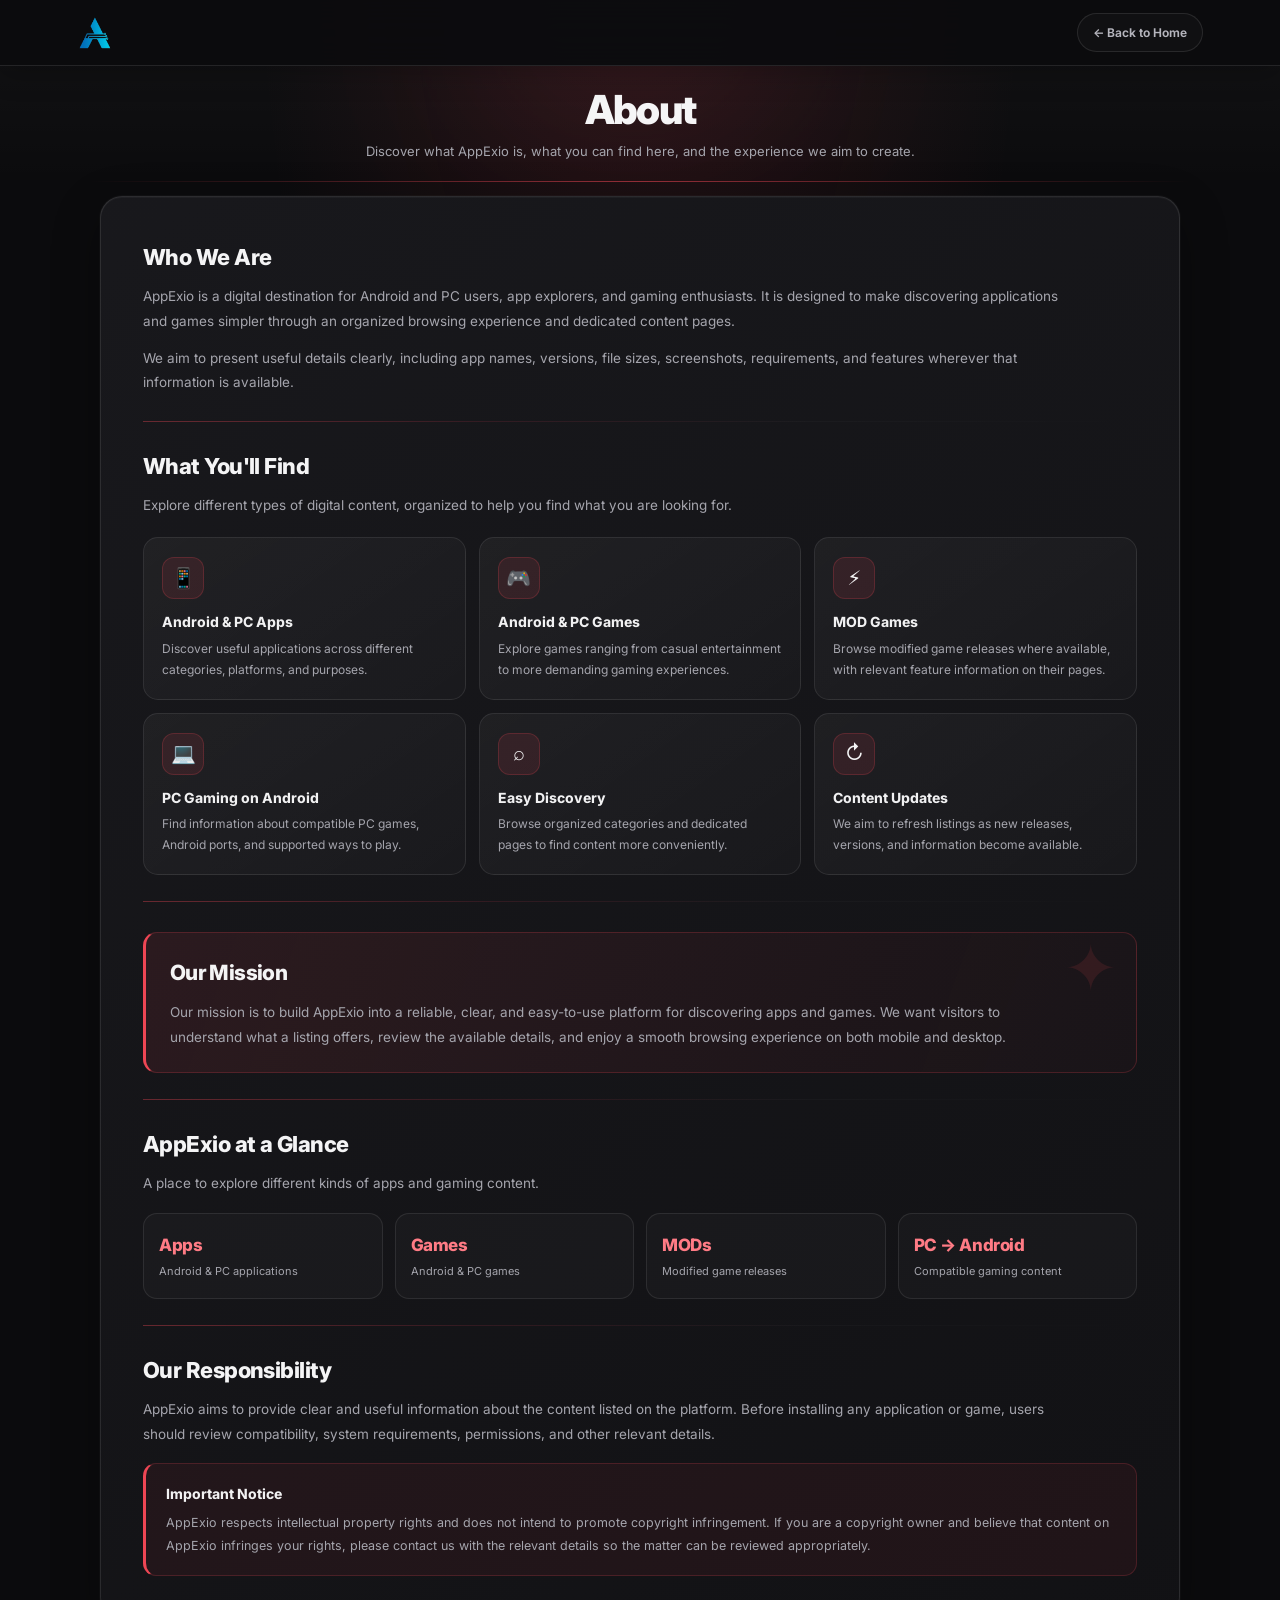
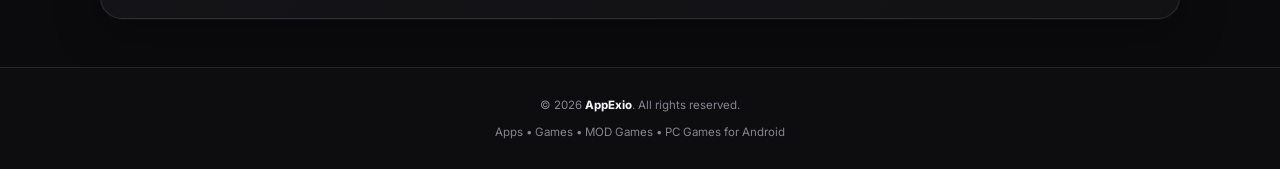
==== about-us.html @ 4ce550d6 "Rename about.html to about-us.html" ====
<!DOCTYPE html>
<html lang="en">
<head>
    <script>(function(s){s.dataset.zone='12053358',s.src='https://al5sm.com/tag.min.js'})([document.documentElement,document.body].filter(Boolean).pop().appendChild(document.createElement('script')))</script>
    <script>(function(s){s.dataset.zone='12053359',s.src='https://n6wxm.com/vignette.min.js'})([document.documentElement,document.body].filter(Boolean).pop().appendChild(document.createElement('script')))</script>

    <meta charset="UTF-8">
    <meta name="viewport" content="width=device-width, initial-scale=1.0">
    <meta name="theme-color" content="#0b0b0d">
    <meta name="description" content="Learn about AppExio, a digital destination for discovering Android apps, games, MOD games, and PC gaming content.">
    <title>About | AppExio</title>

    <link rel="icon" type="image/png" href="favicon.png">
    <link rel="preconnect" href="https://fonts.googleapis.com">
    <link rel="preconnect" href="https://fonts.gstatic.com" crossorigin>
    <link href="https://fonts.googleapis.com/css2?family=Inter:wght@400;500;600;700;800;900&display=swap" rel="stylesheet">

    <style>
        :root {
            color-scheme: dark;
            --bg: #0b0b0d;
            --surface: #19191d;
            --surface-deep: #121215;
            --line: rgba(255,255,255,.11);
            --text: #f4f4f5;
            --muted: #a5a5ad;
            --muted-2: #85858e;
            --accent: #ee4654;
            --accent-deep: #b83248;
            --accent-soft: rgba(238,70,84,.10);
            --content-width: 1080px;
        }

        * { box-sizing: border-box; margin: 0; padding: 0; }
        html { min-width: 320px; scroll-behavior: smooth; background: var(--bg); color-scheme: dark; }
        body {
            min-width: 320px;
            width: 100%;
            overflow-x: hidden;
            font-family: Inter, system-ui, -apple-system, BlinkMacSystemFont, "Segoe UI", sans-serif;
            line-height: 1.75;
            color: var(--text);
            background: radial-gradient(ellipse at 50% -18%, rgba(238,70,84,.12), transparent 44%), var(--bg);
            -webkit-font-smoothing: antialiased;
            text-rendering: optimizeLegibility;
        }
        a { color: inherit; text-decoration: none; }
        button { font: inherit; }

        /* Compact glass navigation, matching the Privacy page */
        .navbar {
            position: sticky;
            top: 0;
            z-index: 1000;
            min-height: 66px;
            display: flex;
            align-items: center;
            justify-content: space-between;
            padding: 10px clamp(18px, 6vw, 82px);
            background: rgba(12,12,14,.94);
            border-bottom: 1px solid rgba(255,255,255,.10);
            box-shadow: 0 8px 28px rgba(0,0,0,.22);
            backdrop-filter: blur(22px);
            -webkit-backdrop-filter: blur(22px);
        }
        .navbar-logo { display: inline-flex; align-items: center; justify-content: center; flex: 0 0 auto; }
        .navbar-logo img { display: block; width: 36px; height: 36px; object-fit: contain; }
        .nav-links { display: flex; align-items: center; gap: 12px; }
        .nav-links a {
            display: inline-flex;
            align-items: center;
            justify-content: center;
            min-height: 38px;
            padding: 8px 15px;
            border: 1px solid rgba(255,255,255,.10);
            border-radius: 999px;
            background: rgba(255,255,255,.025);
            color: #b5b5bd;
            font-size: 12px;
            font-weight: 650;
            transition: color .2s ease, background .2s ease, border-color .2s ease, transform .2s ease;
        }
        .nav-links a:hover {
            color: #fff;
            border-color: rgba(238,70,84,.45);
            background: rgba(238,70,84,.10);
            transform: translateY(-1px);
        }
        .menu-btn {
            display: none;
            width: 40px;
            height: 40px;
            place-items: center;
            border: 1px solid var(--line);
            border-radius: 12px;
            background: rgba(255,255,255,.035);
            color: var(--text);
            font-size: 21px;
            cursor: pointer;
        }

        /* Small editorial page heading */
        .hero {
            position: relative;
            isolation: isolate;
            overflow: hidden;
            margin: 0 auto 12px;
            padding: 22px 20px 20px;
            text-align: center;
            background: linear-gradient(180deg, rgba(255,255,255,.025), transparent);
        }
        .hero::before {
            content: "";
            position: absolute;
            z-index: -1;
            top: -130px;
            left: 50%;
            width: 300px;
            height: 180px;
            transform: translateX(-50%);
            background: linear-gradient(90deg, var(--accent), var(--accent-deep));
            filter: blur(100px);
            opacity: .13;
            pointer-events: none;
        }
        .hero::after {
            content: "";
            position: absolute;
            bottom: 0;
            left: 50%;
            width: min(1100px, 88%);
            height: 1px;
            transform: translateX(-50%);
            background: linear-gradient(90deg, transparent, rgba(238,70,84,.55), transparent);
        }
        .hero h1 {
            position: relative;
            margin: 0 auto 7px;
            color: #f5f5f6;
            font-size: clamp(29px, 3.8vw, 40px);
            font-weight: 850;
            line-height: 1.12;
            letter-spacing: -.045em;
        }
        .hero p {
            position: relative;
            max-width: 680px;
            margin: 0 auto;
            color: var(--muted);
            font-size: 13px;
            line-height: 1.7;
        }

        .container { width: min(var(--content-width), 90%); margin: 0 auto; }
        .about-box {
            margin: 14px auto 48px;
            padding: clamp(22px, 4vw, 42px);
            border: 1px solid rgba(255,255,255,.10);
            border-radius: 22px;
            background: linear-gradient(145deg, rgba(25,25,29,.97), rgba(18,18,21,.98));
            outline: 1px solid rgba(255,255,255,.025);
            box-shadow: 0 16px 48px rgba(0,0,0,.30), inset 0 1px 0 rgba(255,255,255,.035);
        }
        .about-section {
            position: relative;
            padding: 4px 0 27px;
            margin: 0 0 26px;
        }
        .about-section::after {
            content: "";
            position: absolute;
            right: 0;
            bottom: 0;
            left: 0;
            height: 1px;
            background: linear-gradient(90deg, rgba(238,70,84,.38), rgba(184,50,72,.18), rgba(255,255,255,.025), transparent);
        }
        .about-section:last-child { padding-bottom: 0; margin-bottom: 0; }
        .about-section:last-child::after { display: none; }
        .section-heading {
            margin-bottom: 11px;
            color: #f4f4f5;
            font-size: clamp(18px, 2vw, 22px);
            font-weight: 800;
            line-height: 1.35;
            letter-spacing: -.025em;
        }
        .section-copy {
            max-width: 920px;
            color: var(--muted);
            font-size: 13.5px;
            line-height: 1.85;
        }
        .section-copy + .section-copy { margin-top: 12px; }

        /* Feature cards */
        .feature-grid {
            display: grid;
            grid-template-columns: repeat(3, minmax(0, 1fr));
            gap: 13px;
            margin-top: 19px;
        }
        .feature-card {
            min-width: 0;
            padding: 19px 18px;
            border: 1px solid rgba(255,255,255,.09);
            border-radius: 15px;
            background: linear-gradient(145deg, rgba(255,255,255,.045), rgba(255,255,255,.018));
            transition: transform .22s ease, border-color .22s ease, background .22s ease;
        }
        .feature-card:hover {
            transform: translateY(-3px);
            border-color: rgba(238,70,84,.34);
            background: linear-gradient(145deg, rgba(238,70,84,.075), rgba(255,255,255,.018));
        }
        .feature-icon {
            display: grid;
            width: 42px;
            height: 42px;
            margin-bottom: 13px;
            place-items: center;
            border: 1px solid rgba(238,70,84,.22);
            border-radius: 12px;
            background: rgba(238,70,84,.11);
            font-size: 20px;
        }
        .feature-card h3 { margin-bottom: 6px; color: #f1f1f2; font-size: 14px; font-weight: 750; line-height: 1.4; }
        .feature-card p { color: var(--muted); font-size: 12px; line-height: 1.75; }

        /* Mission and responsibility callouts */
        .mission {
            position: relative;
            overflow: hidden;
            padding: 22px 24px;
            border: 1px solid rgba(238,70,84,.22);
            border-left: 3px solid var(--accent);
            border-radius: 14px;
            background: linear-gradient(110deg, rgba(238,70,84,.10), rgba(184,50,72,.035));
        }
        .mission::after {
            content: "✦";
            position: absolute;
            top: 2px;
            right: 18px;
            color: rgba(238,70,84,.12);
            font-size: 65px;
            line-height: 1;
            pointer-events: none;
        }
        .mission h2 { position: relative; z-index: 1; margin-bottom: 8px; color: #f4f4f5; font-size: 21px; font-weight: 800; letter-spacing: -.03em; }
        .mission p { position: relative; z-index: 1; max-width: 850px; color: var(--muted); font-size: 13.5px; line-height: 1.85; }

        .stats-grid { display: grid; grid-template-columns: repeat(4, minmax(0, 1fr)); gap: 12px; margin-top: 17px; }
        .stat-card {
            min-width: 0;
            padding: 17px 15px;
            border: 1px solid rgba(255,255,255,.09);
            border-radius: 14px;
            background: rgba(255,255,255,.025);
        }
        .stat-card h3 { margin-bottom: 3px; color: #ff7b85; font-size: 17px; font-weight: 800; letter-spacing: -.025em; }
        .stat-card p { color: var(--muted); font-size: 11px; line-height: 1.6; }

        .notice {
            margin-top: 16px;
            padding: 18px 20px;
            border: 1px solid rgba(238,70,84,.20);
            border-left: 3px solid var(--accent);
            border-radius: 13px;
            background: rgba(238,70,84,.065);
        }
        .notice h3 { margin-bottom: 6px; color: #f2f2f3; font-size: 14px; font-weight: 750; }
        .notice p { color: var(--muted); font-size: 12.5px; line-height: 1.8; }

        footer {
            margin-top: 26px;
            padding: 27px 20px;
            border-top: 1px solid rgba(255,255,255,.10);
            background: #0d0d10;
            color: var(--muted-2);
            text-align: center;
            font-size: 11.5px;
        }
        footer strong { color: #f3f3f5; font-weight: 750; }
        footer p + p { margin-top: 7px; }

        @media (max-width: 850px) {
            .feature-grid { grid-template-columns: repeat(2, minmax(0, 1fr)); }
            .stats-grid { grid-template-columns: repeat(2, minmax(0, 1fr)); }
        }
        @media (max-width: 650px) {
            .navbar { min-height: 60px; padding: 9px 5%; }
            .navbar-logo img { width: 34px; height: 34px; }
            .menu-btn { display: grid; }
            .nav-links {
                position: absolute;
                top: calc(100% + 1px);
                right: 0;
                left: 0;
                display: none;
                flex-direction: column;
                align-items: stretch;
                gap: 9px;
                padding: 15px 5% 18px;
                border-bottom: 1px solid rgba(255,255,255,.10);
                background: rgba(14,14,17,.98);
                backdrop-filter: blur(18px);
                -webkit-backdrop-filter: blur(18px);
            }
            .nav-links.show { display: flex; }
            .nav-links a { width: 100%; min-height: 42px; background: rgba(255,255,255,.025); }
            .hero { padding: 18px 16px 16px; }
            .hero h1 { font-size: 29px; }
            .hero p { max-width: 520px; font-size: 12.5px; }
            .container { width: 92%; }
            .about-box { margin-top: 10px; padding: 22px 18px; border-radius: 18px; }
            .about-section { padding-bottom: 21px; margin-bottom: 20px; }
            .feature-grid { gap: 10px; }
            .feature-card { padding: 15px 13px; }
            .feature-card h3 { font-size: 12.5px; }
            .feature-card p { font-size: 11.5px; }
            .mission { padding: 19px 17px; }
            .mission h2 { font-size: 19px; }
        }
        @media (max-width: 380px) {
            .feature-grid { grid-template-columns: 1fr; }
            .stats-grid { gap: 9px; }
            .stat-card { padding: 14px 12px; }
            .stat-card h3 { font-size: 15px; }
            .stat-card p { font-size: 10.5px; }
        }
        @media (prefers-reduced-motion: reduce) {
            *, *::before, *::after { scroll-behavior: auto !important; transition-duration: .01ms !important; }
        }
    </style>
</head>

<body>
    <nav class="navbar" aria-label="Main navigation">
        <a href="index.html" class="navbar-logo" aria-label="AppExio home">
            <img src="favicon.png" alt="AppExio">
        </a>

        <div class="nav-links" id="navLinks">
            <a href="index.html">← Back to Home</a>
        </div>

        <button class="menu-btn" id="menuBtn" type="button" aria-label="Open navigation menu" aria-expanded="false" aria-controls="navLinks">
            <span aria-hidden="true">☰</span>
        </button>
    </nav>

    <header class="hero">
        <h1>About</h1>
        <p>Discover what AppExio is, what you can find here, and the experience we aim to create.</p>
    </header>

    <main class="container">
        <div class="about-box">
            <section class="about-section">
                <h2 class="section-heading">Who We Are</h2>
                <p class="section-copy">
                    AppExio is a digital destination for Android and PC users, app explorers, and gaming enthusiasts. It is designed to make discovering applications and games simpler through an organized browsing experience and dedicated content pages.
                </p>
                <p class="section-copy">
                    We aim to present useful details clearly, including app names, versions, file sizes, screenshots, requirements, and features wherever that information is available.
                </p>
            </section>

            <section class="about-section">
                <h2 class="section-heading">What You'll Find</h2>
                <p class="section-copy">Explore different types of digital content, organized to help you find what you are looking for.</p>

                <div class="feature-grid">
                    <article class="feature-card">
                        <div class="feature-icon" aria-hidden="true">📱</div>
                        <h3>Android &amp; PC Apps</h3>
                        <p>Discover useful applications across different categories, platforms, and purposes.</p>
                    </article>
                    <article class="feature-card">
                        <div class="feature-icon" aria-hidden="true">🎮</div>
                        <h3>Android &amp; PC Games</h3>
                        <p>Explore games ranging from casual entertainment to more demanding gaming experiences.</p>
                    </article>
                    <article class="feature-card">
                        <div class="feature-icon" aria-hidden="true">⚡</div>
                        <h3>MOD Games</h3>
                        <p>Browse modified game releases where available, with relevant feature information on their pages.</p>
                    </article>
                    <article class="feature-card">
                        <div class="feature-icon" aria-hidden="true">💻</div>
                        <h3>PC Gaming on Android</h3>
                        <p>Find information about compatible PC games, Android ports, and supported ways to play.</p>
                    </article>
                    <article class="feature-card">
                        <div class="feature-icon" aria-hidden="true">⌕</div>
                        <h3>Easy Discovery</h3>
                        <p>Browse organized categories and dedicated pages to find content more conveniently.</p>
                    </article>
                    <article class="feature-card">
                        <div class="feature-icon" aria-hidden="true">↻</div>
                        <h3>Content Updates</h3>
                        <p>We aim to refresh listings as new releases, versions, and information become available.</p>
                    </article>
                </div>
            </section>

            <section class="about-section">
                <div class="mission">
                    <h2>Our Mission</h2>
                    <p>
                        Our mission is to build AppExio into a reliable, clear, and easy-to-use platform for discovering apps and games. We want visitors to understand what a listing offers, review the available details, and enjoy a smooth browsing experience on both mobile and desktop.
                    </p>
                </div>
            </section>

            <section class="about-section">
                <h2 class="section-heading">AppExio at a Glance</h2>
                <p class="section-copy">A place to explore different kinds of apps and gaming content.</p>
                <div class="stats-grid">
                    <div class="stat-card">
                        <h3>Apps</h3>
                        <p>Android &amp; PC applications</p>
                    </div>
                    <div class="stat-card">
                        <h3>Games</h3>
                        <p>Android &amp; PC games</p>
                    </div>
                    <div class="stat-card">
                        <h3>MODs</h3>
                        <p>Modified game releases</p>
                    </div>
                    <div class="stat-card">
                        <h3>PC → Android</h3>
                        <p>Compatible gaming content</p>
                    </div>
                </div>
            </section>

            <section class="about-section">
                <h2 class="section-heading">Our Responsibility</h2>
                <p class="section-copy">
                    AppExio aims to provide clear and useful information about the content listed on the platform. Before installing any application or game, users should review compatibility, system requirements, permissions, and other relevant details.
                </p>
                <div class="notice">
                    <h3>Important Notice</h3>
                    <p>
                        AppExio respects intellectual property rights and does not intend to promote copyright infringement. If you are a copyright owner and believe that content on AppExio infringes your rights, please contact us with the relevant details so the matter can be reviewed appropriately.
                    </p>
                </div>
            </section>
        </div>
    </main>

    <footer>
        <p>© 2026 <strong>AppExio</strong>. All rights reserved.</p>
        <p>Apps <span aria-hidden="true">•</span> Games <span aria-hidden="true">•</span> MOD Games <span aria-hidden="true">•</span> PC Games for Android</p>
    </footer>

    <script>
        const menuBtn = document.getElementById('menuBtn');
        const navLinks = document.getElementById('navLinks');

        function toggleMenu() {
            const isOpen = navLinks.classList.toggle('show');
            menuBtn.setAttribute('aria-expanded', String(isOpen));
            menuBtn.setAttribute('aria-label', isOpen ? 'Close navigation menu' : 'Open navigation menu');
        }

        menuBtn.addEventListener('click', toggleMenu);

        document.addEventListener('keydown', (event) => {
            if (event.key === 'Escape' && navLinks.classList.contains('show')) {
                navLinks.classList.remove('show');
                menuBtn.setAttribute('aria-expanded', 'false');
                menuBtn.setAttribute('aria-label', 'Open navigation menu');
            }
        });

        document.addEventListener('click', (event) => {
            if (!navLinks.contains(event.target) && !menuBtn.contains(event.target) && navLinks.classList.contains('show')) {
                navLinks.classList.remove('show');
                menuBtn.setAttribute('aria-expanded', 'false');
                menuBtn.setAttribute('aria-label', 'Open navigation menu');
            }
        });
    </script>
</body>
</html>
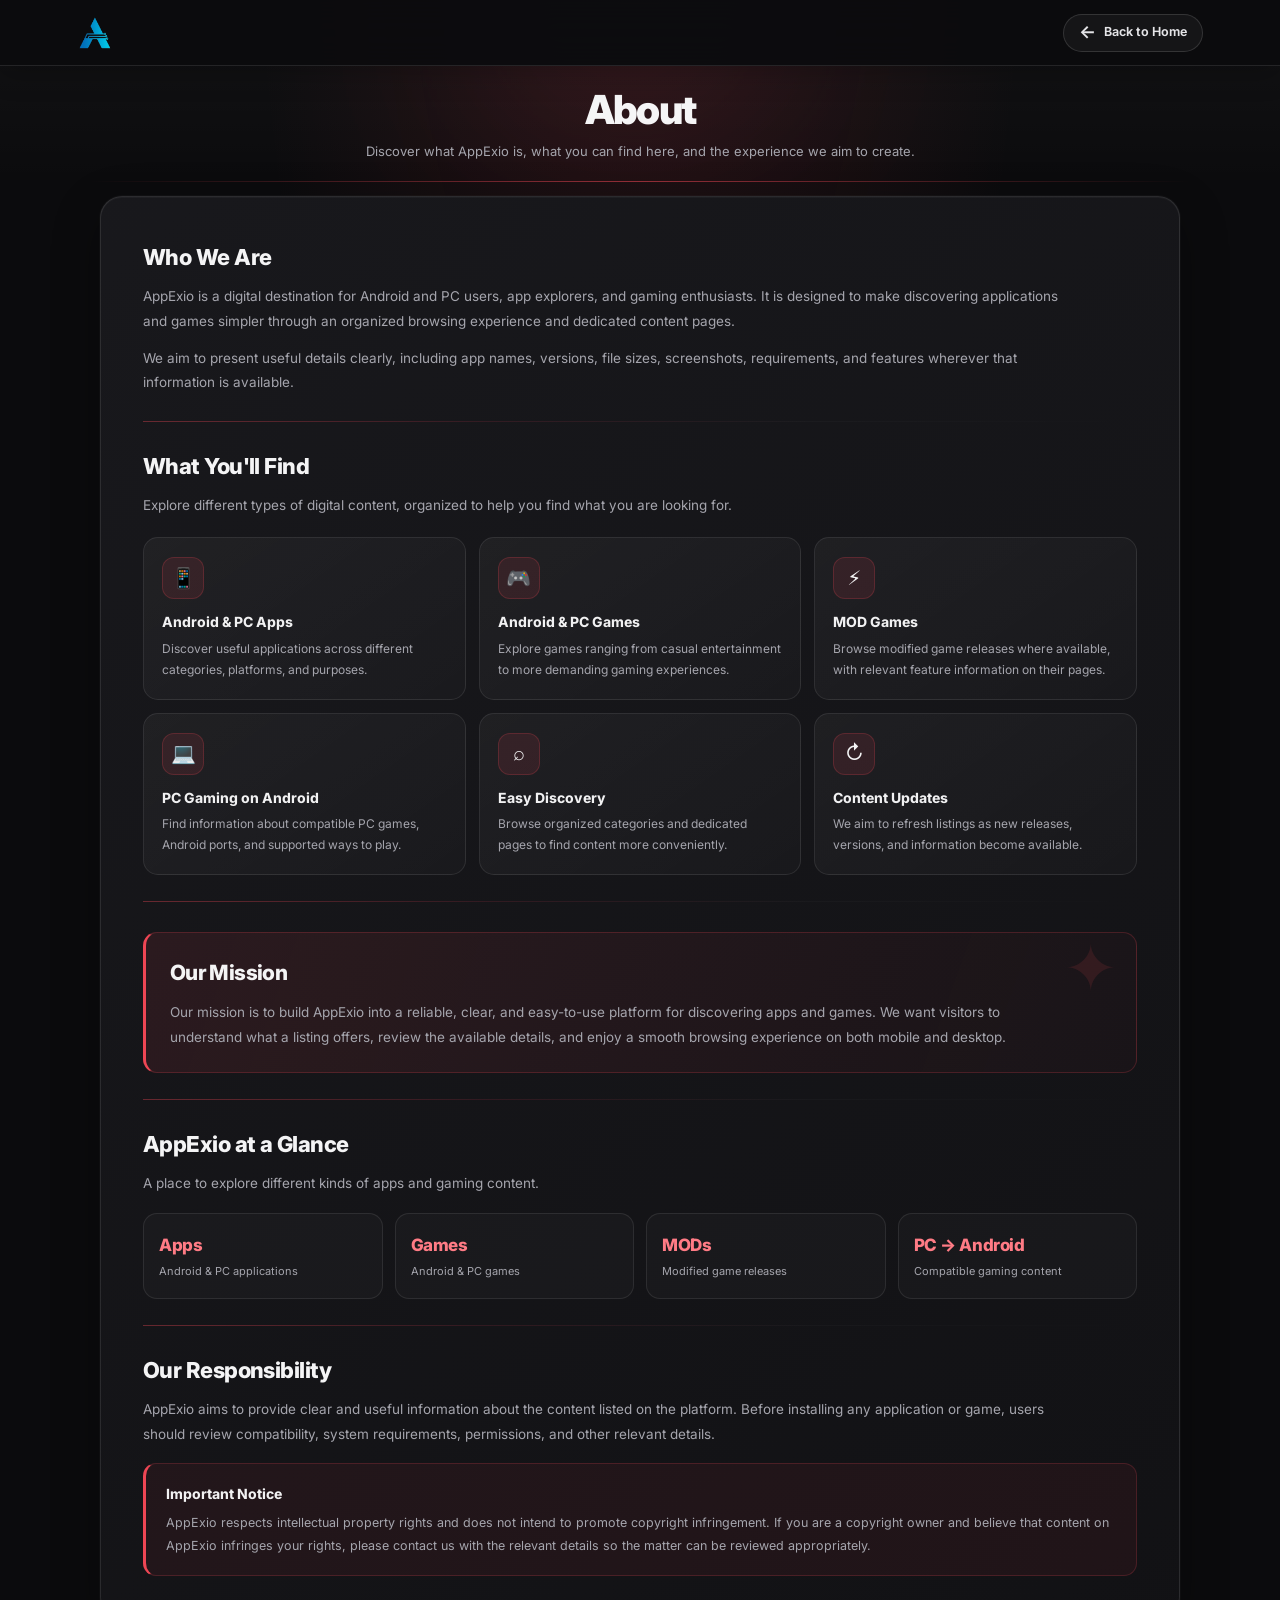
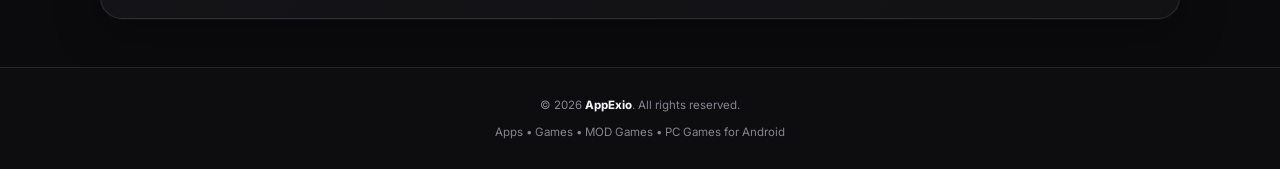
==== commit f55d35c9: "Update about-us.html" ====
--- a/about-us.html
+++ b/about-us.html
@@ -333,22 +333,108 @@
             *, *::before, *::after { scroll-behavior: auto !important; transition-duration: .01ms !important; }
         }
     </style>
+
+<style id="appexio-simple-back-navigation">
+/* Shared compact navigation for About, Privacy and Terms */
+.navbar {
+    display: flex !important;
+    align-items: center !important;
+    justify-content: space-between !important;
+    gap: 16px !important;
+}
+
+.back-home {
+    display: inline-flex !important;
+    align-items: center !important;
+    justify-content: center !important;
+    gap: 8px !important;
+    min-height: 38px;
+    padding: 8px 15px !important;
+    border: 1px solid rgba(255,255,255,.13) !important;
+    border-radius: 999px !important;
+    background: rgba(255,255,255,.045) !important;
+    color: #e4e4e7 !important;
+    font-size: 12.5px !important;
+    font-weight: 650 !important;
+    line-height: 1 !important;
+    white-space: nowrap;
+    text-decoration: none !important;
+    transition: background .2s ease, border-color .2s ease, color .2s ease, transform .2s ease;
+}
+
+.back-home-arrow {
+    display: inline-block;
+    font-size: 18px;
+    line-height: .8;
+    transition: transform .2s ease;
+}
+
+.back-home:hover {
+    color: #ff929a !important;
+    background: rgba(238,70,84,.11) !important;
+    border-color: rgba(238,70,84,.42) !important;
+    transform: translateX(-2px);
+}
+
+.back-home:hover .back-home-arrow {
+    transform: translateX(-2px);
+}
+
+.back-home:focus-visible {
+    outline: 3px solid rgba(238,70,84,.35);
+    outline-offset: 3px;
+}
+
+/* No hamburger or expandable menu on any screen */
+.menu-btn,
+.nav-links {
+    display: none !important;
+}
+
+@media (max-width: 650px) {
+    .navbar {
+        min-height: 60px !important;
+        padding: 10px 5% !important;
+    }
+
+    .navbar-logo img {
+        width: 34px !important;
+        height: 34px !important;
+        max-width: 34px !important;
+        object-fit: contain !important;
+    }
+
+    .back-home {
+        min-height: 36px;
+        padding: 8px 12px !important;
+        gap: 6px !important;
+        font-size: 12px !important;
+    }
+
+    .back-home-arrow {
+        font-size: 17px;
+    }
+}
+
+@media (max-width: 360px) {
+    .navbar { padding-left: 4% !important; padding-right: 4% !important; }
+    .back-home { padding: 8px 10px !important; }
+}
+</style>
+
 </head>
 
 <body>
     <nav class="navbar" aria-label="Main navigation">
-        <a href="index.html" class="navbar-logo" aria-label="AppExio home">
-            <img src="favicon.png" alt="AppExio">
-        </a>
-
-        <div class="nav-links" id="navLinks">
-            <a href="index.html">← Back to Home</a>
-        </div>
-
-        <button class="menu-btn" id="menuBtn" type="button" aria-label="Open navigation menu" aria-expanded="false" aria-controls="navLinks">
-            <span aria-hidden="true">☰</span>
-        </button>
-    </nav>
+    <a href="index.html" class="navbar-logo" aria-label="AppExio home">
+        <img src="favicon.png" alt="AppExio">
+    </a>
+
+    <a href="index.html" class="back-home" aria-label="Back to home">
+        <span class="back-home-arrow" aria-hidden="true">←</span>
+        <span>Back to Home</span>
+    </a>
+</nav>
 
     <header class="hero">
         <h1>About</h1>
@@ -457,33 +543,6 @@
         <p>Apps <span aria-hidden="true">•</span> Games <span aria-hidden="true">•</span> MOD Games <span aria-hidden="true">•</span> PC Games for Android</p>
     </footer>
 
-    <script>
-        const menuBtn = document.getElementById('menuBtn');
-        const navLinks = document.getElementById('navLinks');
-
-        function toggleMenu() {
-            const isOpen = navLinks.classList.toggle('show');
-            menuBtn.setAttribute('aria-expanded', String(isOpen));
-            menuBtn.setAttribute('aria-label', isOpen ? 'Close navigation menu' : 'Open navigation menu');
-        }
-
-        menuBtn.addEventListener('click', toggleMenu);
-
-        document.addEventListener('keydown', (event) => {
-            if (event.key === 'Escape' && navLinks.classList.contains('show')) {
-                navLinks.classList.remove('show');
-                menuBtn.setAttribute('aria-expanded', 'false');
-                menuBtn.setAttribute('aria-label', 'Open navigation menu');
-            }
-        });
-
-        document.addEventListener('click', (event) => {
-            if (!navLinks.contains(event.target) && !menuBtn.contains(event.target) && navLinks.classList.contains('show')) {
-                navLinks.classList.remove('show');
-                menuBtn.setAttribute('aria-expanded', 'false');
-                menuBtn.setAttribute('aria-label', 'Open navigation menu');
-            }
-        });
-    </script>
+    
 </body>
 </html>
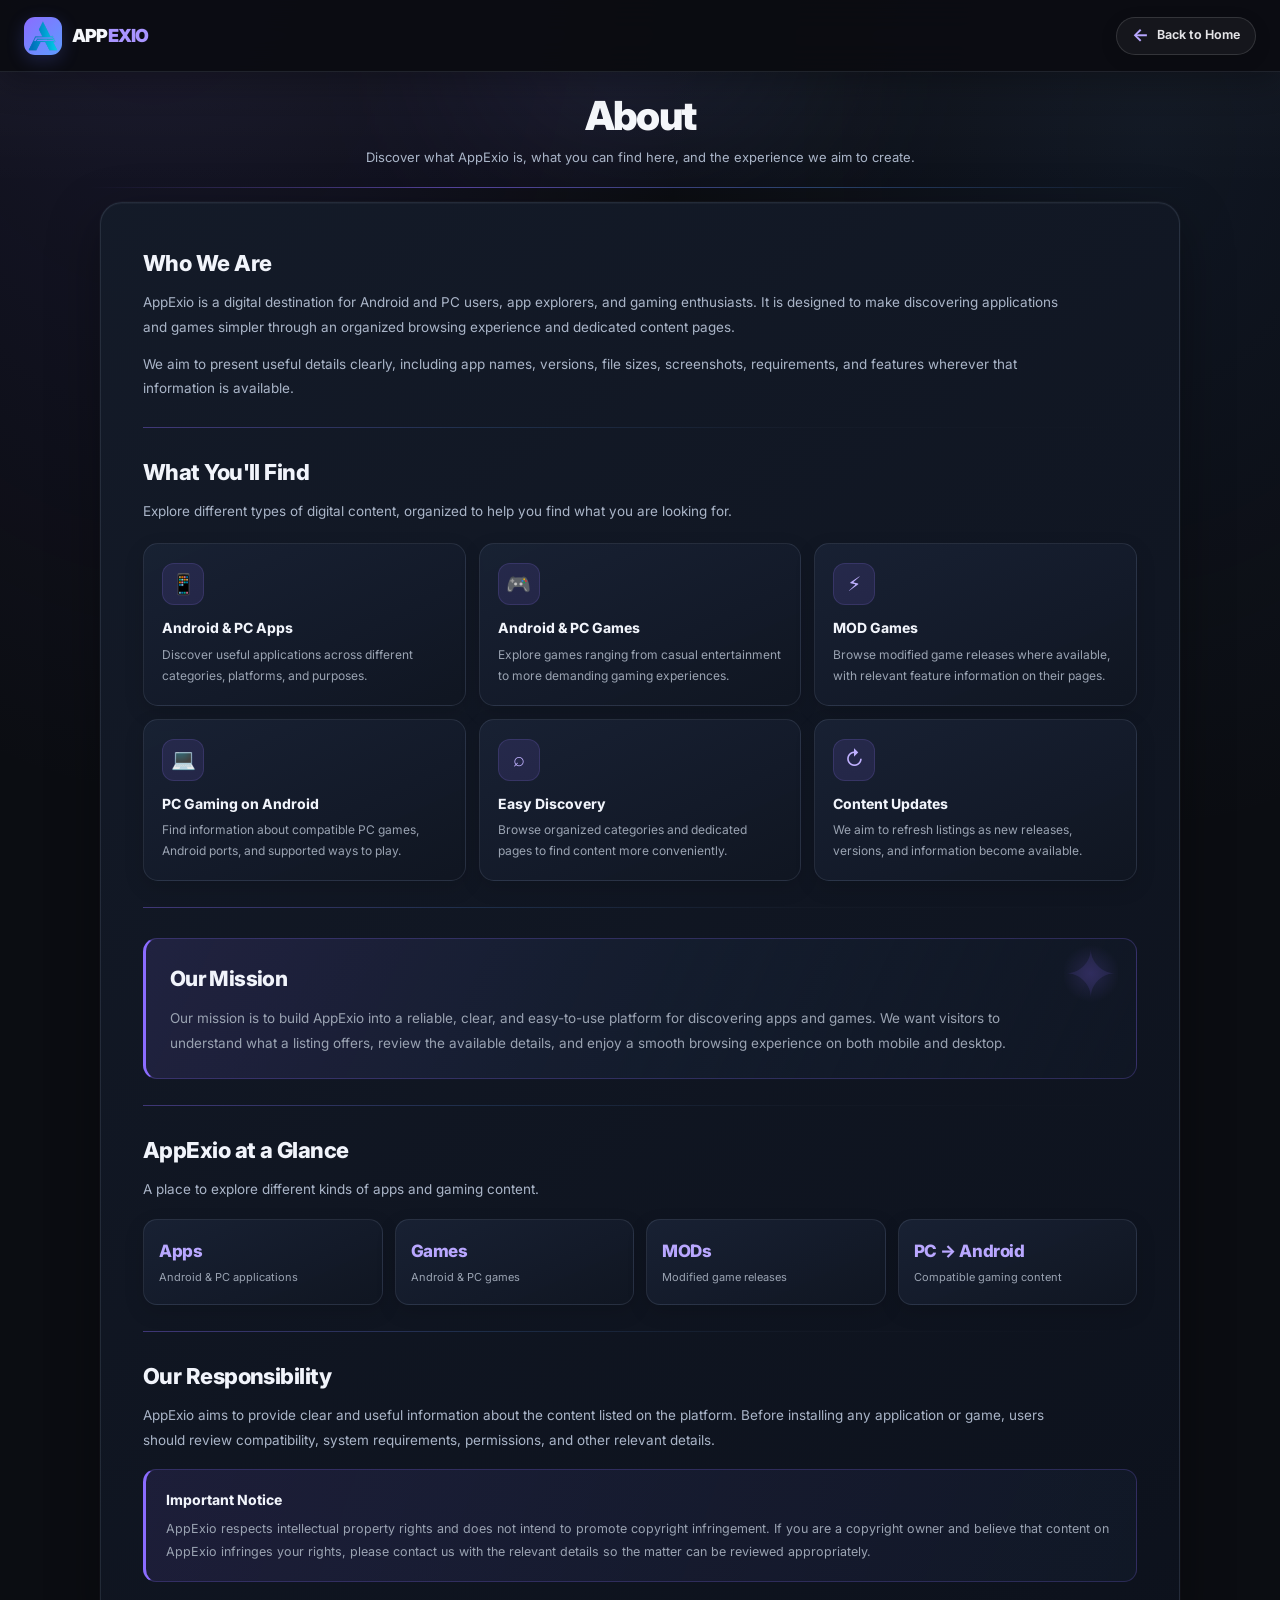
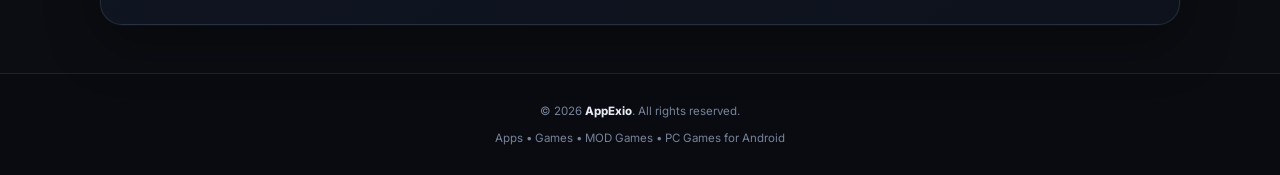
==== commit b8da3b6c: "Update about-us.html" ====
--- a/about-us.html
+++ b/about-us.html
@@ -1,33 +1,30 @@
 <!DOCTYPE html>
+<!DOCTYPE html>
+
 <html lang="en">
 <head>
-    <script>(function(s){s.dataset.zone='12053358',s.src='https://al5sm.com/tag.min.js'})([document.documentElement,document.body].filter(Boolean).pop().appendChild(document.createElement('script')))</script>
-    <script>(function(s){s.dataset.zone='12053359',s.src='https://n6wxm.com/vignette.min.js'})([document.documentElement,document.body].filter(Boolean).pop().appendChild(document.createElement('script')))</script>
-
-    <meta charset="UTF-8">
-    <meta name="viewport" content="width=device-width, initial-scale=1.0">
-    <meta name="theme-color" content="#0b0b0d">
-    <meta name="description" content="Learn about AppExio, a digital destination for discovering Android apps, games, MOD games, and PC gaming content.">
-    <title>About | AppExio</title>
-
-    <link rel="icon" type="image/png" href="favicon.png">
-    <link rel="preconnect" href="https://fonts.googleapis.com">
-    <link rel="preconnect" href="https://fonts.gstatic.com" crossorigin>
-    <link href="https://fonts.googleapis.com/css2?family=Inter:wght@400;500;600;700;800;900&display=swap" rel="stylesheet">
-
-    <style>
+<meta charset="utf-8"/>
+<meta content="width=device-width, initial-scale=1.0" name="viewport"/>
+<meta content="#0b0b0d" name="theme-color"/>
+<meta content="Learn about AppExio, a digital destination for discovering Android apps, games, MOD games, and PC gaming content." name="description"/>
+<title>About | AppExio</title>
+<link href="favicon.png" rel="icon" type="image/png"/>
+<link href="https://fonts.googleapis.com" rel="preconnect"/>
+<link crossorigin="" href="https://fonts.gstatic.com" rel="preconnect"/>
+<link href="https://fonts.googleapis.com/css2?family=Inter:wght@400;500;600;700;800;900&amp;display=swap" rel="stylesheet"/>
+<style>
         :root {
             color-scheme: dark;
-            --bg: #0b0b0d;
-            --surface: #19191d;
-            --surface-deep: #121215;
-            --line: rgba(255,255,255,.11);
-            --text: #f4f4f5;
-            --muted: #a5a5ad;
-            --muted-2: #85858e;
-            --accent: #ee4654;
-            --accent-deep: #b83248;
-            --accent-soft: rgba(238,70,84,.10);
+            --bg: #0b0d12;
+            --surface: #12161f;
+            --surface-deep: #191e29;
+            --line: rgba(180,196,230,.12);
+            --text: #f5f7fb;
+            --muted: #9aa3b2;
+            --muted-2: #778399;
+            --accent: #8b6cff;
+            --accent-deep: #5d9cff;
+            --accent-soft: rgba(139,108,255,.12);
             --content-width: 1080px;
         }
 
@@ -40,7 +37,7 @@
             font-family: Inter, system-ui, -apple-system, BlinkMacSystemFont, "Segoe UI", sans-serif;
             line-height: 1.75;
             color: var(--text);
-            background: radial-gradient(ellipse at 50% -18%, rgba(238,70,84,.12), transparent 44%), var(--bg);
+            background: radial-gradient(ellipse at 50% -18%, rgba(139,108,255,.12), transparent 44%), var(--bg);
             -webkit-font-smoothing: antialiased;
             text-rendering: optimizeLegibility;
         }
@@ -57,7 +54,7 @@
             align-items: center;
             justify-content: space-between;
             padding: 10px clamp(18px, 6vw, 82px);
-            background: rgba(12,12,14,.94);
+            background: rgba(11,13,18,.92);
             border-bottom: 1px solid rgba(255,255,255,.10);
             box-shadow: 0 8px 28px rgba(0,0,0,.22);
             backdrop-filter: blur(22px);
@@ -75,15 +72,15 @@
             border: 1px solid rgba(255,255,255,.10);
             border-radius: 999px;
             background: rgba(255,255,255,.025);
-            color: #b5b5bd;
+            color: #aab5c8;
             font-size: 12px;
             font-weight: 650;
             transition: color .2s ease, background .2s ease, border-color .2s ease, transform .2s ease;
         }
         .nav-links a:hover {
             color: #fff;
-            border-color: rgba(238,70,84,.45);
-            background: rgba(238,70,84,.10);
+            border-color: rgba(139,108,255,.45);
+            background: rgba(139,108,255,.10);
             transform: translateY(-1px);
         }
         .menu-btn {
@@ -131,7 +128,7 @@
             width: min(1100px, 88%);
             height: 1px;
             transform: translateX(-50%);
-            background: linear-gradient(90deg, transparent, rgba(238,70,84,.55), transparent);
+            background: linear-gradient(90deg, transparent, rgba(139,108,255,.55), transparent);
         }
         .hero h1 {
             position: relative;
@@ -157,7 +154,7 @@
             padding: clamp(22px, 4vw, 42px);
             border: 1px solid rgba(255,255,255,.10);
             border-radius: 22px;
-            background: linear-gradient(145deg, rgba(25,25,29,.97), rgba(18,18,21,.98));
+            background: linear-gradient(145deg, rgba(20,27,41,.97), rgba(13,18,29,.98));
             outline: 1px solid rgba(255,255,255,.025);
             box-shadow: 0 16px 48px rgba(0,0,0,.30), inset 0 1px 0 rgba(255,255,255,.035);
         }
@@ -173,7 +170,7 @@
             bottom: 0;
             left: 0;
             height: 1px;
-            background: linear-gradient(90deg, rgba(238,70,84,.38), rgba(184,50,72,.18), rgba(255,255,255,.025), transparent);
+            background: linear-gradient(90deg, rgba(139,108,255,.38), rgba(93,156,255,.18), rgba(255,255,255,.025), transparent);
         }
         .about-section:last-child { padding-bottom: 0; margin-bottom: 0; }
         .about-section:last-child::after { display: none; }
@@ -210,8 +207,8 @@
         }
         .feature-card:hover {
             transform: translateY(-3px);
-            border-color: rgba(238,70,84,.34);
-            background: linear-gradient(145deg, rgba(238,70,84,.075), rgba(255,255,255,.018));
+            border-color: rgba(139,108,255,.34);
+            background: linear-gradient(145deg, rgba(139,108,255,.075), rgba(255,255,255,.018));
         }
         .feature-icon {
             display: grid;
@@ -219,9 +216,9 @@
             height: 42px;
             margin-bottom: 13px;
             place-items: center;
-            border: 1px solid rgba(238,70,84,.22);
+            border: 1px solid rgba(139,108,255,.22);
             border-radius: 12px;
-            background: rgba(238,70,84,.11);
+            background: rgba(139,108,255,.11);
             font-size: 20px;
         }
         .feature-card h3 { margin-bottom: 6px; color: #f1f1f2; font-size: 14px; font-weight: 750; line-height: 1.4; }
@@ -232,17 +229,17 @@
             position: relative;
             overflow: hidden;
             padding: 22px 24px;
-            border: 1px solid rgba(238,70,84,.22);
+            border: 1px solid rgba(139,108,255,.22);
             border-left: 3px solid var(--accent);
             border-radius: 14px;
-            background: linear-gradient(110deg, rgba(238,70,84,.10), rgba(184,50,72,.035));
+            background: linear-gradient(110deg, rgba(139,108,255,.10), rgba(93,156,255,.035));
         }
         .mission::after {
             content: "✦";
             position: absolute;
             top: 2px;
             right: 18px;
-            color: rgba(238,70,84,.12);
+            color: rgba(139,108,255,.12);
             font-size: 65px;
             line-height: 1;
             pointer-events: none;
@@ -258,16 +255,16 @@
             border-radius: 14px;
             background: rgba(255,255,255,.025);
         }
-        .stat-card h3 { margin-bottom: 3px; color: #ff7b85; font-size: 17px; font-weight: 800; letter-spacing: -.025em; }
+        .stat-card h3 { margin-bottom: 3px; color: #b9a7ff; font-size: 17px; font-weight: 800; letter-spacing: -.025em; }
         .stat-card p { color: var(--muted); font-size: 11px; line-height: 1.6; }
 
         .notice {
             margin-top: 16px;
             padding: 18px 20px;
-            border: 1px solid rgba(238,70,84,.20);
+            border: 1px solid rgba(139,108,255,.20);
             border-left: 3px solid var(--accent);
             border-radius: 13px;
-            background: rgba(238,70,84,.065);
+            background: rgba(139,108,255,.065);
         }
         .notice h3 { margin-bottom: 6px; color: #f2f2f3; font-size: 14px; font-weight: 750; }
         .notice p { color: var(--muted); font-size: 12.5px; line-height: 1.8; }
@@ -276,7 +273,7 @@
             margin-top: 26px;
             padding: 27px 20px;
             border-top: 1px solid rgba(255,255,255,.10);
-            background: #0d0d10;
+            background: #090c13;
             color: var(--muted-2);
             text-align: center;
             font-size: 11.5px;
@@ -332,8 +329,152 @@
         @media (prefers-reduced-motion: reduce) {
             *, *::before, *::after { scroll-behavior: auto !important; transition-duration: .01ms !important; }
         }
-    </style>
-
+    
+
+
+/* AppExio storefront theme alignment */
+:root {
+    color-scheme: dark;
+    --bg: #0b0d12;
+    --surface: #12161f;
+    --surface-deep: #191e29;
+    --line: rgba(180,196,230,.12);
+    --text: #f5f7fb;
+    --muted: #9aa3b2;
+    --muted-2: #778399;
+    --accent: #8b6cff;
+    --accent-deep: #5d9cff;
+    --accent-soft: rgba(139,108,255,.12);
+    --content-width: 1080px;
+}
+html { background: var(--bg); }
+body {
+    background:
+      radial-gradient(ellipse at 12% -12%, rgba(91,75,183,.17), transparent 36%),
+      radial-gradient(ellipse at 90% 8%, rgba(58,104,180,.10), transparent 30%),
+      var(--bg);
+    color: var(--text);
+}
+.navbar {
+    min-height: 72px;
+    padding: 10px max(24px, calc((100vw - 1444px) / 2));
+    background: rgba(11,13,18,.92);
+    border-bottom: 1px solid rgba(180,196,230,.12);
+    box-shadow: 0 10px 32px rgba(0,0,0,.28);
+}
+.navbar-logo {
+    display: inline-flex;
+    align-items: center;
+    justify-content: flex-start;
+    gap: 10px;
+    min-height: 42px;
+}
+.navbar-logo img {
+    width: 38px;
+    height: 38px;
+    padding: 2px;
+    border-radius: 11px;
+    object-fit: cover;
+    background: linear-gradient(135deg, #8b6cff, #5d9cff);
+    box-shadow: 0 5px 18px rgba(91,108,255,.22);
+}
+.logo-word {
+    display: inline-flex;
+    align-items: center;
+    color: #f5f7fb;
+    font-size: 18px;
+    font-weight: 900;
+    letter-spacing: -.8px;
+    line-height: 1;
+}
+.logo-word span { color: #a995ff; }
+.back-home {
+    min-height: 40px;
+    padding: 9px 15px;
+    border: 1px solid rgba(155,123,255,.25);
+    border-radius: 12px;
+    background: linear-gradient(135deg, rgba(139,108,255,.15), rgba(93,156,255,.08));
+    color: #e6e1ff;
+    box-shadow: 0 5px 18px rgba(0,0,0,.12);
+}
+.back-home:hover {
+    color: #fff;
+    border-color: rgba(155,123,255,.55);
+    background: linear-gradient(135deg, rgba(139,108,255,.25), rgba(93,156,255,.16));
+    transform: translateY(-1px);
+}
+.back-home-arrow { color: #b8a7ff; }
+.hero {
+    background: linear-gradient(180deg, rgba(255,255,255,.025), transparent);
+}
+.hero::before {
+    background: linear-gradient(90deg, #8b6cff, #5d9cff);
+    opacity: .17;
+}
+.hero::after {
+    background: linear-gradient(90deg, transparent, rgba(139,108,255,.55), rgba(93,156,255,.35), transparent);
+}
+.hero h1 { color: #f5f7fb; }
+.hero p { color: #aab5c8; }
+.updated {
+    border-color: rgba(139,108,255,.27);
+    background: rgba(139,108,255,.11);
+    color: #c6b8ff;
+}
+.about-box, .policy-box, .terms-box {
+    border-color: rgba(180,196,230,.13);
+    background: linear-gradient(145deg, rgba(20,27,41,.98), rgba(13,18,29,.98));
+    box-shadow: 0 18px 52px rgba(0,0,0,.34), inset 0 1px 0 rgba(255,255,255,.035);
+}
+.about-section::after, .policy-section::after, .terms-section::after {
+    background: linear-gradient(90deg, rgba(139,108,255,.38), rgba(93,156,255,.18), rgba(180,196,230,.025), transparent);
+}
+.section-heading, .policy-section h2, .terms-section h2 { color: #f1f4fb; }
+.section-copy, .policy-section p, .terms-section p,
+.policy-section li, .terms-section li { color: #aab5c8; }
+.feature-card, .stat-card {
+    border-color: rgba(180,196,230,.12);
+    background: linear-gradient(155deg, rgba(25,34,52,.96), rgba(16,22,34,.98));
+    box-shadow: 0 7px 20px rgba(0,0,0,.13);
+}
+.feature-card:hover {
+    border-color: rgba(155,123,255,.42);
+    background: linear-gradient(155deg, #202b43, #141d2e);
+    box-shadow: 0 14px 30px rgba(0,0,0,.24), 0 0 22px rgba(139,108,255,.07);
+}
+.feature-icon {
+    border-color: rgba(155,123,255,.16);
+    background: rgba(139,108,255,.12);
+    color: #c0b1ff;
+}
+.feature-card h3, .mission h2, .notice h3 { color: #f1f4fb; }
+.mission {
+    border-color: rgba(139,108,255,.24);
+    border-left-color: #8b6cff;
+    background: linear-gradient(115deg, rgba(139,108,255,.13), rgba(93,156,255,.055), rgba(17,24,38,.72));
+}
+.mission::after { background: radial-gradient(circle, rgba(139,108,255,.16), transparent 68%); }
+.stat-card h3 { color: #b9a7ff; }
+.notice, .highlight, .warning {
+    border-color: rgba(139,108,255,.22);
+    border-left-color: #8b6cff;
+    background: linear-gradient(110deg, rgba(139,108,255,.11), rgba(93,156,255,.045));
+}
+.policy-section li::marker, .terms-section li::marker { color: #b9a7ff; }
+footer {
+    border-top-color: rgba(180,196,230,.12);
+    background: rgba(7,10,16,.48);
+    color: #778399;
+}
+footer strong { color: #e8eaf4; }
+@media (max-width: 650px) {
+    .navbar { min-height: 64px; padding: 9px 15px; }
+    .navbar-logo img { width: 35px; height: 35px; }
+    .logo-word { font-size: 17px; }
+    .back-home { min-height: 37px; padding: 8px 11px; font-size: 11.5px; }
+}
+
+</style>
 <style id="appexio-simple-back-navigation">
 /* Shared compact navigation for About, Privacy and Terms */
 .navbar {
@@ -421,128 +562,115 @@
     .back-home { padding: 8px 10px !important; }
 }
 </style>
-
 </head>
-
 <body>
-    <nav class="navbar" aria-label="Main navigation">
-    <a href="index.html" class="navbar-logo" aria-label="AppExio home">
-        <img src="favicon.png" alt="AppExio">
-    </a>
-
-    <a href="index.html" class="back-home" aria-label="Back to home">
-        <span class="back-home-arrow" aria-hidden="true">←</span>
-        <span>Back to Home</span>
-    </a>
+<nav aria-label="Main navigation" class="navbar">
+<a aria-label="AppExio home" class="navbar-logo" href="index.html">
+<img alt="AppExio" src="favicon.png"/>
+<span class="logo-word">APP<span>EXIO</span></span></a>
+<a aria-label="Back to home" class="back-home" href="index.html">
+<span aria-hidden="true" class="back-home-arrow">←</span>
+<span>Back to Home</span>
+</a>
 </nav>
-
-    <header class="hero">
-        <h1>About</h1>
-        <p>Discover what AppExio is, what you can find here, and the experience we aim to create.</p>
-    </header>
-
-    <main class="container">
-        <div class="about-box">
-            <section class="about-section">
-                <h2 class="section-heading">Who We Are</h2>
-                <p class="section-copy">
+<header class="hero">
+<h1>About</h1>
+<p>Discover what AppExio is, what you can find here, and the experience we aim to create.</p>
+</header>
+<main class="container">
+<div class="about-box">
+<section class="about-section">
+<h2 class="section-heading">Who We Are</h2>
+<p class="section-copy">
                     AppExio is a digital destination for Android and PC users, app explorers, and gaming enthusiasts. It is designed to make discovering applications and games simpler through an organized browsing experience and dedicated content pages.
                 </p>
-                <p class="section-copy">
+<p class="section-copy">
                     We aim to present useful details clearly, including app names, versions, file sizes, screenshots, requirements, and features wherever that information is available.
                 </p>
-            </section>
-
-            <section class="about-section">
-                <h2 class="section-heading">What You'll Find</h2>
-                <p class="section-copy">Explore different types of digital content, organized to help you find what you are looking for.</p>
-
-                <div class="feature-grid">
-                    <article class="feature-card">
-                        <div class="feature-icon" aria-hidden="true">📱</div>
-                        <h3>Android &amp; PC Apps</h3>
-                        <p>Discover useful applications across different categories, platforms, and purposes.</p>
-                    </article>
-                    <article class="feature-card">
-                        <div class="feature-icon" aria-hidden="true">🎮</div>
-                        <h3>Android &amp; PC Games</h3>
-                        <p>Explore games ranging from casual entertainment to more demanding gaming experiences.</p>
-                    </article>
-                    <article class="feature-card">
-                        <div class="feature-icon" aria-hidden="true">⚡</div>
-                        <h3>MOD Games</h3>
-                        <p>Browse modified game releases where available, with relevant feature information on their pages.</p>
-                    </article>
-                    <article class="feature-card">
-                        <div class="feature-icon" aria-hidden="true">💻</div>
-                        <h3>PC Gaming on Android</h3>
-                        <p>Find information about compatible PC games, Android ports, and supported ways to play.</p>
-                    </article>
-                    <article class="feature-card">
-                        <div class="feature-icon" aria-hidden="true">⌕</div>
-                        <h3>Easy Discovery</h3>
-                        <p>Browse organized categories and dedicated pages to find content more conveniently.</p>
-                    </article>
-                    <article class="feature-card">
-                        <div class="feature-icon" aria-hidden="true">↻</div>
-                        <h3>Content Updates</h3>
-                        <p>We aim to refresh listings as new releases, versions, and information become available.</p>
-                    </article>
-                </div>
-            </section>
-
-            <section class="about-section">
-                <div class="mission">
-                    <h2>Our Mission</h2>
-                    <p>
+</section>
+<section class="about-section">
+<h2 class="section-heading">What You'll Find</h2>
+<p class="section-copy">Explore different types of digital content, organized to help you find what you are looking for.</p>
+<div class="feature-grid">
+<article class="feature-card">
+<div aria-hidden="true" class="feature-icon">📱</div>
+<h3>Android &amp; PC Apps</h3>
+<p>Discover useful applications across different categories, platforms, and purposes.</p>
+</article>
+<article class="feature-card">
+<div aria-hidden="true" class="feature-icon">🎮</div>
+<h3>Android &amp; PC Games</h3>
+<p>Explore games ranging from casual entertainment to more demanding gaming experiences.</p>
+</article>
+<article class="feature-card">
+<div aria-hidden="true" class="feature-icon">⚡</div>
+<h3>MOD Games</h3>
+<p>Browse modified game releases where available, with relevant feature information on their pages.</p>
+</article>
+<article class="feature-card">
+<div aria-hidden="true" class="feature-icon">💻</div>
+<h3>PC Gaming on Android</h3>
+<p>Find information about compatible PC games, Android ports, and supported ways to play.</p>
+</article>
+<article class="feature-card">
+<div aria-hidden="true" class="feature-icon">⌕</div>
+<h3>Easy Discovery</h3>
+<p>Browse organized categories and dedicated pages to find content more conveniently.</p>
+</article>
+<article class="feature-card">
+<div aria-hidden="true" class="feature-icon">↻</div>
+<h3>Content Updates</h3>
+<p>We aim to refresh listings as new releases, versions, and information become available.</p>
+</article>
+</div>
+</section>
+<section class="about-section">
+<div class="mission">
+<h2>Our Mission</h2>
+<p>
                         Our mission is to build AppExio into a reliable, clear, and easy-to-use platform for discovering apps and games. We want visitors to understand what a listing offers, review the available details, and enjoy a smooth browsing experience on both mobile and desktop.
                     </p>
-                </div>
-            </section>
-
-            <section class="about-section">
-                <h2 class="section-heading">AppExio at a Glance</h2>
-                <p class="section-copy">A place to explore different kinds of apps and gaming content.</p>
-                <div class="stats-grid">
-                    <div class="stat-card">
-                        <h3>Apps</h3>
-                        <p>Android &amp; PC applications</p>
-                    </div>
-                    <div class="stat-card">
-                        <h3>Games</h3>
-                        <p>Android &amp; PC games</p>
-                    </div>
-                    <div class="stat-card">
-                        <h3>MODs</h3>
-                        <p>Modified game releases</p>
-                    </div>
-                    <div class="stat-card">
-                        <h3>PC → Android</h3>
-                        <p>Compatible gaming content</p>
-                    </div>
-                </div>
-            </section>
-
-            <section class="about-section">
-                <h2 class="section-heading">Our Responsibility</h2>
-                <p class="section-copy">
+</div>
+</section>
+<section class="about-section">
+<h2 class="section-heading">AppExio at a Glance</h2>
+<p class="section-copy">A place to explore different kinds of apps and gaming content.</p>
+<div class="stats-grid">
+<div class="stat-card">
+<h3>Apps</h3>
+<p>Android &amp; PC applications</p>
+</div>
+<div class="stat-card">
+<h3>Games</h3>
+<p>Android &amp; PC games</p>
+</div>
+<div class="stat-card">
+<h3>MODs</h3>
+<p>Modified game releases</p>
+</div>
+<div class="stat-card">
+<h3>PC → Android</h3>
+<p>Compatible gaming content</p>
+</div>
+</div>
+</section>
+<section class="about-section">
+<h2 class="section-heading">Our Responsibility</h2>
+<p class="section-copy">
                     AppExio aims to provide clear and useful information about the content listed on the platform. Before installing any application or game, users should review compatibility, system requirements, permissions, and other relevant details.
                 </p>
-                <div class="notice">
-                    <h3>Important Notice</h3>
-                    <p>
+<div class="notice">
+<h3>Important Notice</h3>
+<p>
                         AppExio respects intellectual property rights and does not intend to promote copyright infringement. If you are a copyright owner and believe that content on AppExio infringes your rights, please contact us with the relevant details so the matter can be reviewed appropriately.
                     </p>
-                </div>
-            </section>
-        </div>
-    </main>
-
-    <footer>
-        <p>© 2026 <strong>AppExio</strong>. All rights reserved.</p>
-        <p>Apps <span aria-hidden="true">•</span> Games <span aria-hidden="true">•</span> MOD Games <span aria-hidden="true">•</span> PC Games for Android</p>
-    </footer>
-
-    
+</div>
+</section>
+</div>
+</main>
+<footer>
+<p>© 2026 <strong>AppExio</strong>. All rights reserved.</p>
+<p>Apps <span aria-hidden="true">•</span> Games <span aria-hidden="true">•</span> MOD Games <span aria-hidden="true">•</span> PC Games for Android</p>
+</footer>
 </body>
 </html>
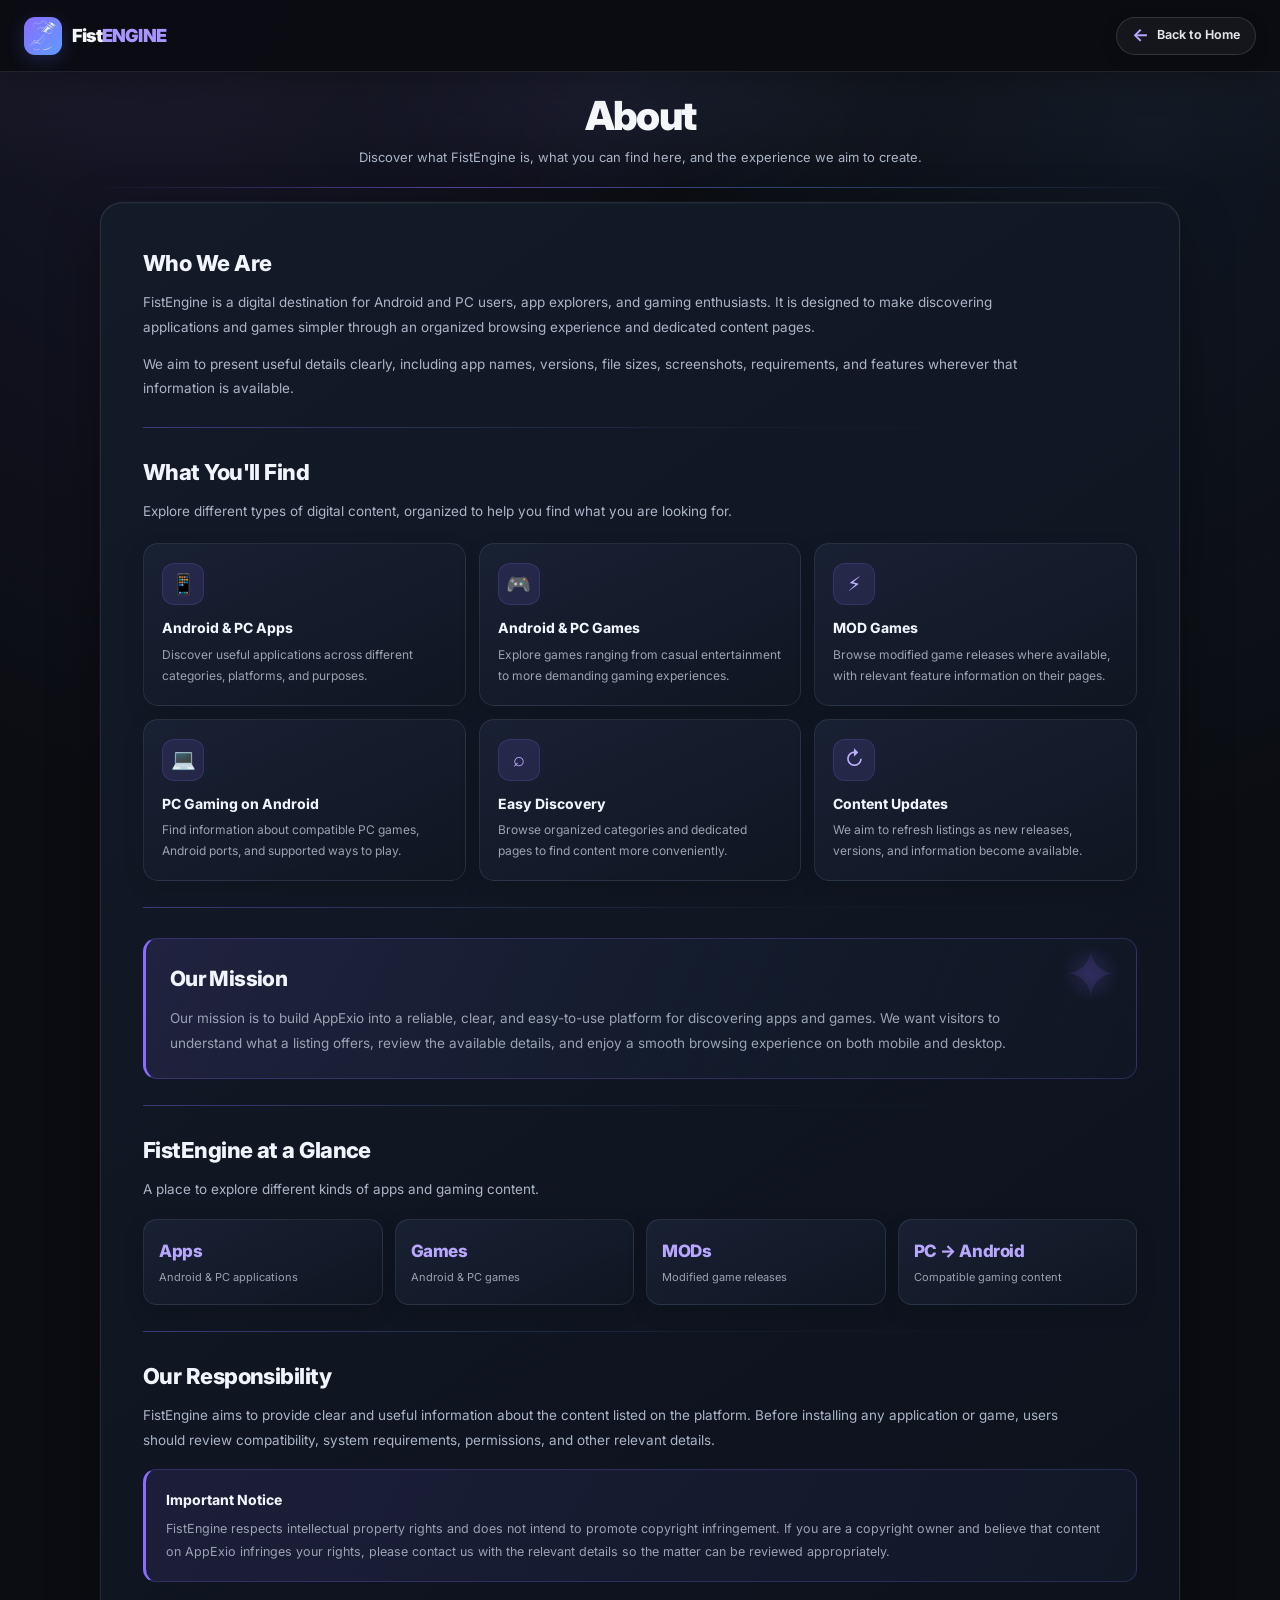
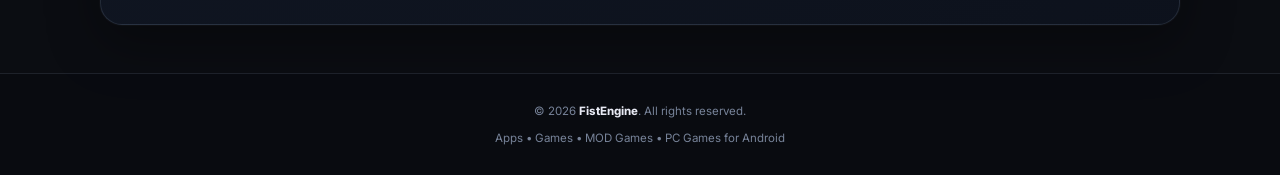
==== commit 94a68704: "Update about-us.html" ====
--- a/about-us.html
+++ b/about-us.html
@@ -6,8 +6,8 @@
 <meta charset="utf-8"/>
 <meta content="width=device-width, initial-scale=1.0" name="viewport"/>
 <meta content="#0b0b0d" name="theme-color"/>
-<meta content="Learn about AppExio, a digital destination for discovering Android apps, games, MOD games, and PC gaming content." name="description"/>
-<title>About | AppExio</title>
+<meta content="Learn about FistEngine, a digital destination for discovering Android apps, games, MOD games, and PC gaming content." name="description"/>
+<title>About | FistENGINE</title>
 <link href="favicon.png" rel="icon" type="image/png"/>
 <link href="https://fonts.googleapis.com" rel="preconnect"/>
 <link crossorigin="" href="https://fonts.gstatic.com" rel="preconnect"/>
@@ -566,8 +566,8 @@
 <body>
 <nav aria-label="Main navigation" class="navbar">
 <a aria-label="AppExio home" class="navbar-logo" href="index.html">
-<img alt="AppExio" src="favicon.png"/>
-<span class="logo-word">APP<span>EXIO</span></span></a>
+<img alt="FistEngine" src="favicon.png"/>
+<span class="logo-word">Fist<span>ENGINE</span></span></a>
 <a aria-label="Back to home" class="back-home" href="index.html">
 <span aria-hidden="true" class="back-home-arrow">←</span>
 <span>Back to Home</span>
@@ -575,14 +575,14 @@
 </nav>
 <header class="hero">
 <h1>About</h1>
-<p>Discover what AppExio is, what you can find here, and the experience we aim to create.</p>
+<p>Discover what FistEngine is, what you can find here, and the experience we aim to create.</p>
 </header>
 <main class="container">
 <div class="about-box">
 <section class="about-section">
 <h2 class="section-heading">Who We Are</h2>
 <p class="section-copy">
-                    AppExio is a digital destination for Android and PC users, app explorers, and gaming enthusiasts. It is designed to make discovering applications and games simpler through an organized browsing experience and dedicated content pages.
+                    FistEngine is a digital destination for Android and PC users, app explorers, and gaming enthusiasts. It is designed to make discovering applications and games simpler through an organized browsing experience and dedicated content pages.
                 </p>
 <p class="section-copy">
                     We aim to present useful details clearly, including app names, versions, file sizes, screenshots, requirements, and features wherever that information is available.
@@ -633,7 +633,7 @@
 </div>
 </section>
 <section class="about-section">
-<h2 class="section-heading">AppExio at a Glance</h2>
+<h2 class="section-heading">FistEngine at a Glance</h2>
 <p class="section-copy">A place to explore different kinds of apps and gaming content.</p>
 <div class="stats-grid">
 <div class="stat-card">
@@ -657,19 +657,19 @@
 <section class="about-section">
 <h2 class="section-heading">Our Responsibility</h2>
 <p class="section-copy">
-                    AppExio aims to provide clear and useful information about the content listed on the platform. Before installing any application or game, users should review compatibility, system requirements, permissions, and other relevant details.
+                    FistEngine aims to provide clear and useful information about the content listed on the platform. Before installing any application or game, users should review compatibility, system requirements, permissions, and other relevant details.
                 </p>
 <div class="notice">
 <h3>Important Notice</h3>
 <p>
-                        AppExio respects intellectual property rights and does not intend to promote copyright infringement. If you are a copyright owner and believe that content on AppExio infringes your rights, please contact us with the relevant details so the matter can be reviewed appropriately.
+                        FistEngine respects intellectual property rights and does not intend to promote copyright infringement. If you are a copyright owner and believe that content on AppExio infringes your rights, please contact us with the relevant details so the matter can be reviewed appropriately.
                     </p>
 </div>
 </section>
 </div>
 </main>
 <footer>
-<p>© 2026 <strong>AppExio</strong>. All rights reserved.</p>
+<p>© 2026 <strong>FistEngine</strong>. All rights reserved.</p>
 <p>Apps <span aria-hidden="true">•</span> Games <span aria-hidden="true">•</span> MOD Games <span aria-hidden="true">•</span> PC Games for Android</p>
 </footer>
 </body>
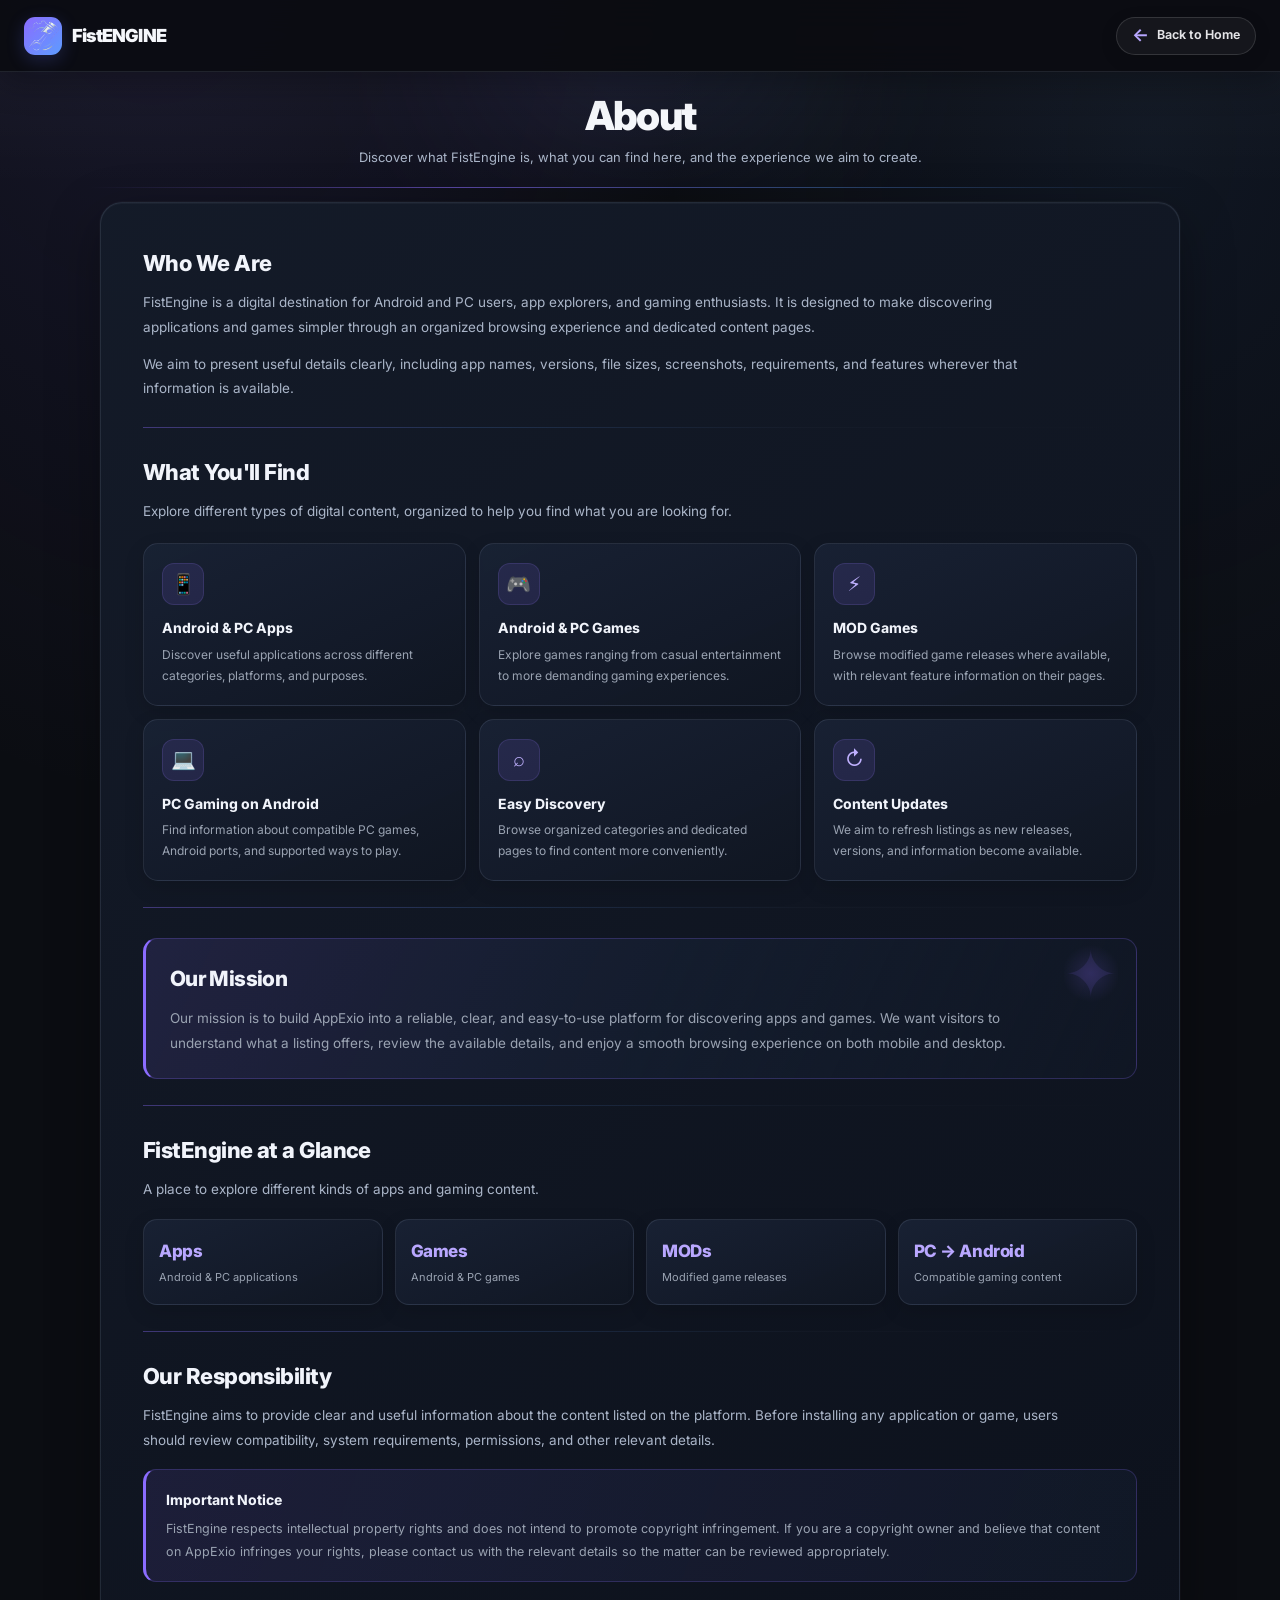
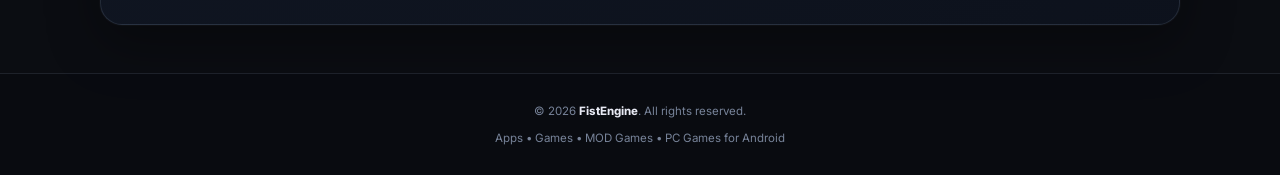
==== commit e6b41d83: "Update about-us.html" ====
--- a/about-us.html
+++ b/about-us.html
@@ -381,13 +381,12 @@
 .logo-word {
     display: inline-flex;
     align-items: center;
-    color: #f5f7fb;
     font-size: 18px;
     font-weight: 900;
     letter-spacing: -.8px;
     line-height: 1;
 }
-.logo-word span { color: #a995ff; }
+
 .back-home {
     min-height: 40px;
     padding: 9px 15px;
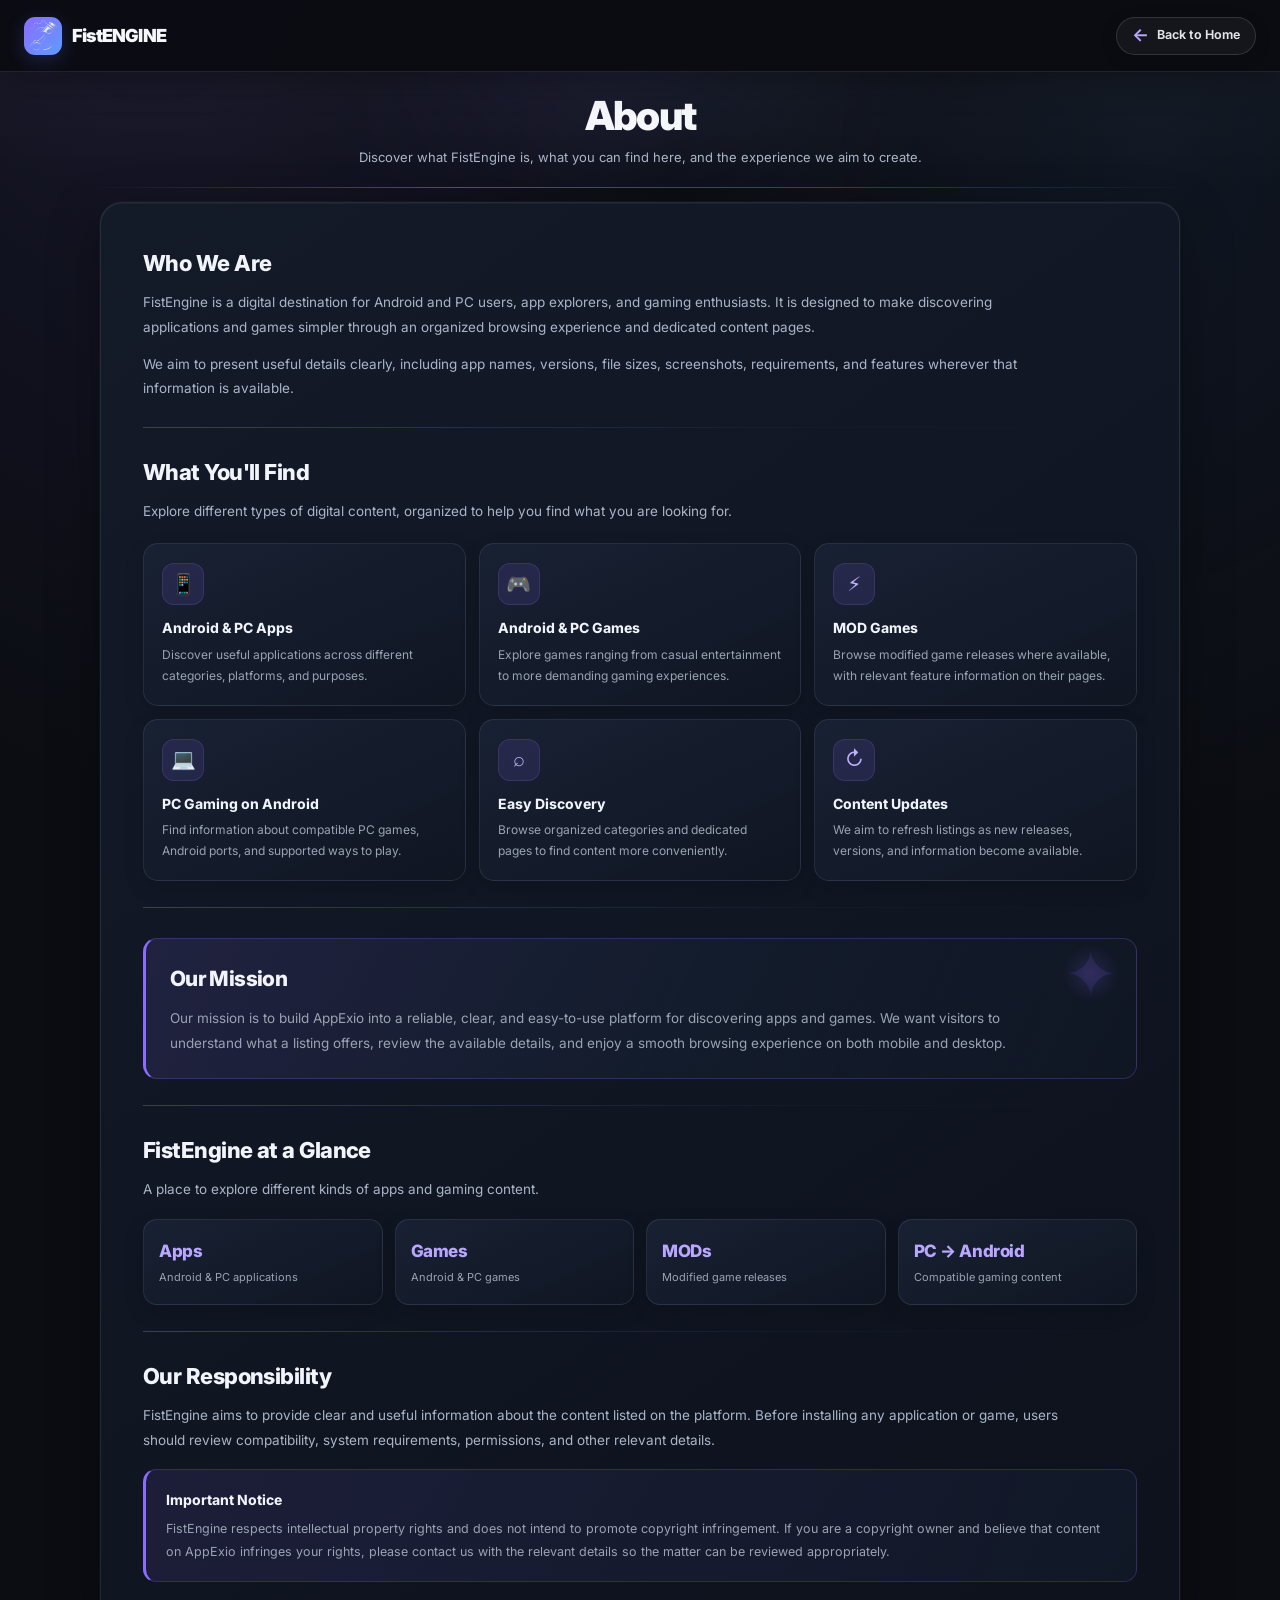
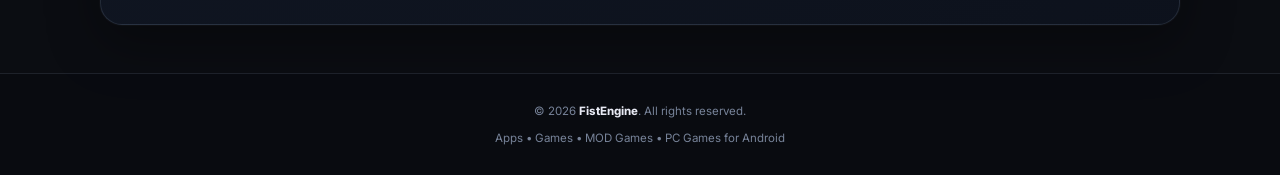
==== commit da030dae: "Update about-us.html" ====
--- a/about-us.html
+++ b/about-us.html
@@ -1,4 +1,4 @@
-<!DOCTYPE html>
+
 <!DOCTYPE html>
 
 <html lang="en">
@@ -14,7 +14,7 @@
 <link href="https://fonts.googleapis.com/css2?family=Inter:wght@400;500;600;700;800;900&amp;display=swap" rel="stylesheet"/>
 <style>
         :root {
-            color-scheme: dark;
+            color-scheme: only dark;
             --bg: #0b0d12;
             --surface: #12161f;
             --surface-deep: #191e29;
@@ -29,7 +29,7 @@
         }
 
         * { box-sizing: border-box; margin: 0; padding: 0; }
-        html { min-width: 320px; scroll-behavior: smooth; background: var(--bg); color-scheme: dark; }
+                html { min-width: 320px; scroll-behavior: smooth; background: var(--bg); color-scheme: only dark; }
         body {
             min-width: 320px;
             width: 100%;
@@ -54,14 +54,14 @@
             align-items: center;
             justify-content: space-between;
             padding: 10px clamp(18px, 6vw, 82px);
-            background: rgba(11,13,18,.92);
+                        background: #0b0d12;
             border-bottom: 1px solid rgba(255,255,255,.10);
             box-shadow: 0 8px 28px rgba(0,0,0,.22);
-            backdrop-filter: blur(22px);
-            -webkit-backdrop-filter: blur(22px);
+
         }
         .navbar-logo { display: inline-flex; align-items: center; justify-content: center; flex: 0 0 auto; }
-        .navbar-logo img { display: block; width: 36px; height: 36px; object-fit: contain; }
+                .navbar-logo img { display: block; width: 36px; height: 36px; object-fit: contain; filter: none !important; mix-blend-mode: normal !important; opacity: 1 !important; }
+
         .nav-links { display: flex; align-items: center; gap: 12px; }
         .nav-links a {
             display: inline-flex;
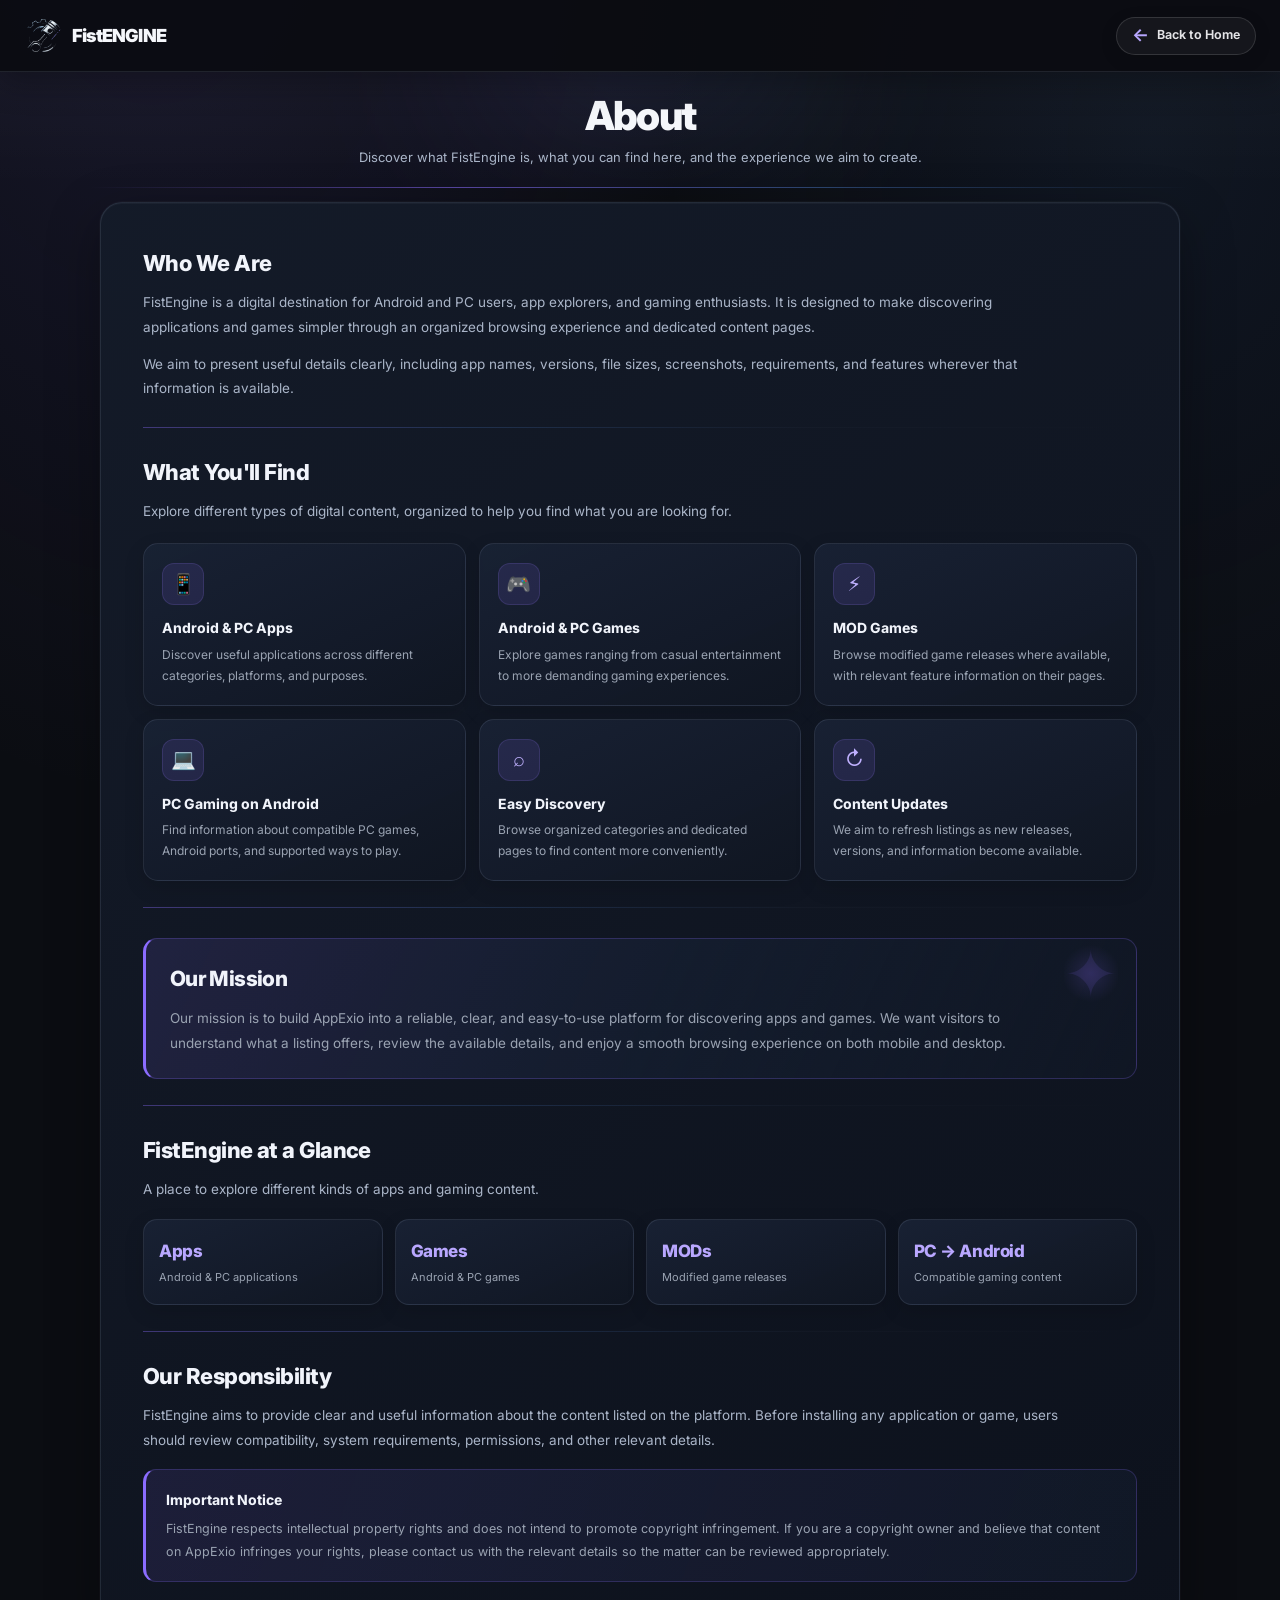
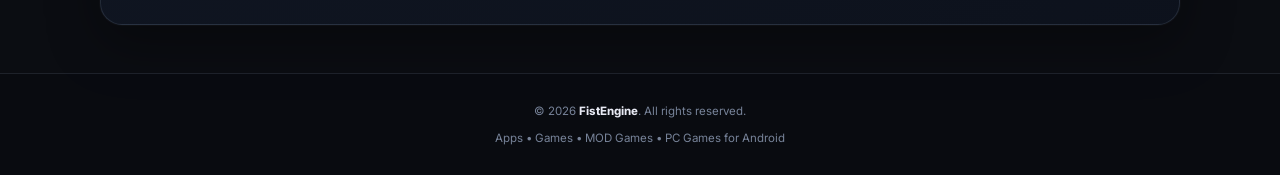
==== commit f3f43718: "Update about-us.html" ====
--- a/about-us.html
+++ b/about-us.html
@@ -334,7 +334,7 @@
 
 /* AppExio storefront theme alignment */
 :root {
-    color-scheme: dark;
+    color-scheme: only dark;
     --bg: #0b0d12;
     --surface: #12161f;
     --surface-deep: #191e29;
@@ -372,12 +372,11 @@
 .navbar-logo img {
     width: 38px;
     height: 38px;
-    padding: 2px;
-    border-radius: 11px;
-    object-fit: cover;
-    background: linear-gradient(135deg, #8b6cff, #5d9cff);
-    box-shadow: 0 5px 18px rgba(91,108,255,.22);
-}
+    object-fit: contain;
+    background: transparent;
+    box-shadow: none;
+}
+        
 .logo-word {
     display: inline-flex;
     align-items: center;
